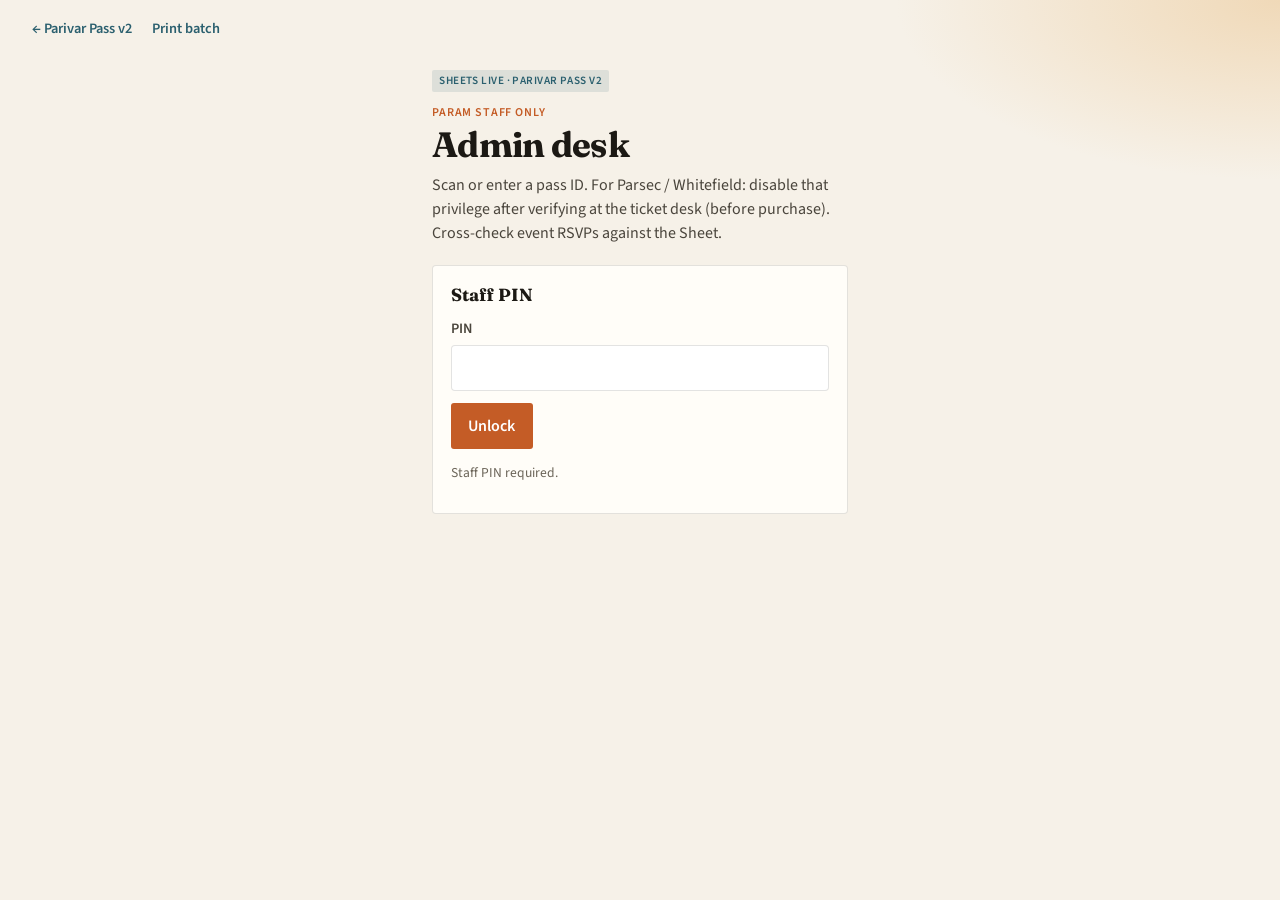
==== admin.html @ 1ce1ca8f "Strip demo UI for live sheets site" ====
<!DOCTYPE html>
<html lang="en">
  <head>
    <meta charset="UTF-8" />
    <meta name="viewport" content="width=device-width, initial-scale=1" />
    <title>Admin desk — Parivar Pass v2</title>
    <link rel="preconnect" href="https://fonts.googleapis.com" />
    <link rel="preconnect" href="https://fonts.gstatic.com" crossorigin />
    <link
      href="https://fonts.googleapis.com/css2?family=Fraunces:opsz,wght@9..144,600;9..144,700&family=Source+Sans+3:wght@400;600&display=swap"
      rel="stylesheet"
    />
    <link rel="stylesheet" href="../../core/tokens.css" />
    <link rel="stylesheet" href="styles.css" />
  </head>
  <body>
    <nav class="topnav">
      <a href="index.html">← Parivar Pass v2</a>
      <a href="print.html">Print batch</a>
    </nav>
    <main>
      <p class="mode-pill" id="mode-pill"></p>
      <p class="eyebrow">Param staff only</p>
      <h1>Admin desk</h1>
      <p class="lede">
        Scan or enter a pass ID. For Parsec / Whitefield: disable that privilege
        after verifying at the ticket desk (before purchase). Cross-check event
        RSVPs against the Sheet.
      </p>
      <p id="status" class="status hidden" role="status"></p>

      <section class="panel" id="auth-panel">
        <h2>Staff PIN</h2>
        <label>PIN <input id="admin-pin" type="password" inputmode="numeric" /></label>
        <div class="btn-row">
          <button type="button" id="unlock">Unlock</button>
        </div>
        <p class="hint" id="pin-hint"></p>
      </section>

      <section class="panel hidden" id="lookup-panel">
        <h2>Look up pass</h2>
        <label>
          Pass ID (from QR)
          <input id="pass-input" autocomplete="off" placeholder="PV2-…" />
        </label>
        <div class="btn-row">
          <button type="button" id="lookup">Look up</button>
        </div>
      </section>

      <section class="panel hidden" id="detail-panel">
        <h2>Bearer</h2>
        <p class="pass-id" id="detail-id"></p>
        <p id="detail-meta" class="hint"></p>
        <p id="detail-person" class="hint"></p>
        <h2 style="margin-top: 1rem">Privileges</h2>
        <div id="slot-actions"></div>
        <h2 style="margin-top: 1rem">History</h2>
        <div id="history" class="hint"></div>
        <p class="hint" style="margin-top: 1rem">
          <a id="sheet-link" href="#" target="_blank" rel="noopener">Open published Sheet</a>
          · No pass replacement
        </p>
      </section>
    </main>
    <script src="config.js"></script>
    <script src="demo-store.js"></script>
    <script src="api.js"></script>
    <script src="ui.js"></script>
    <script src="admin.js"></script>
    <script>
      (function () {
        var c = window.PARIVAR_CONFIG || {};
        var hint = document.getElementById("pin-hint");
        if (!hint) return;
        hint.textContent =
          c.mode === "sheets" ? "Staff PIN required." : "Demo PIN: " + (c.adminPin || "param2468");
      })();
    </script>
  </body>
</html>
---- styles.css ----
*,
*::before,
*::after {
  box-sizing: border-box;
}

body {
  margin: 0;
  min-height: 100vh;
  font-family: var(--font-body, "Source Sans 3", system-ui, sans-serif);
  color: var(--ink, #1c1914);
  background:
    radial-gradient(ellipse 60% 40% at 100% 0%, #f0d9b8 0%, transparent 50%),
    var(--paper, #f6f1e8);
  padding: 1.1rem clamp(1rem, 4vw, 2rem) 2.5rem;
  line-height: 1.5;
}

a {
  color: var(--sea, #2a5f6e);
  font-weight: 600;
}

.topnav {
  display: flex;
  flex-wrap: wrap;
  gap: 0.85rem 1.25rem;
  margin-bottom: 1.25rem;
  font-size: 0.9rem;
}

.topnav a {
  text-decoration: none;
}

main {
  max-width: 26rem;
  margin: 0 auto;
}

main.wide {
  max-width: 52rem;
}

.eyebrow {
  margin: 0;
  font-size: 0.75rem;
  font-weight: 600;
  letter-spacing: 0.07em;
  text-transform: uppercase;
  color: var(--clay, #c45c26);
}

h1 {
  margin: 0.25rem 0 0.5rem;
  font-family: var(--font-display, Fraunces, Georgia, serif);
  font-size: clamp(1.75rem, 6vw, 2.2rem);
  letter-spacing: -0.02em;
  line-height: 1.1;
}

.lede {
  margin: 0 0 1.25rem;
  color: var(--ink-soft, #4a453c);
}

.panel {
  background: var(--surface, #fffdf8);
  border: 1px solid var(--line, rgba(28, 25, 20, 0.12));
  border-radius: 4px;
  padding: 1rem 1.1rem;
  margin-bottom: 1rem;
}

.panel h2 {
  margin: 0 0 0.65rem;
  font-family: var(--font-display, Fraunces, Georgia, serif);
  font-size: 1.1rem;
}

label {
  display: flex;
  flex-direction: column;
  gap: 0.3rem;
  font-weight: 600;
  font-size: 0.9rem;
  color: var(--ink-soft, #4a453c);
  margin-bottom: 0.75rem;
}

input,
select,
textarea {
  font: inherit;
  font-weight: 600;
  color: inherit;
  padding: 0.7rem 0.75rem;
  border: 1px solid var(--line, rgba(28, 25, 20, 0.12));
  border-radius: 4px;
  background: #fff;
}

.btn-row {
  display: flex;
  flex-wrap: wrap;
  gap: 0.5rem;
  margin-top: 0.5rem;
}

button,
.button {
  font: inherit;
  font-weight: 600;
  cursor: pointer;
  border: none;
  border-radius: 3px;
  padding: 0.7rem 1.1rem;
  background: var(--clay, #c45c26);
  color: #fff;
  text-decoration: none;
  display: inline-block;
}

button.secondary,
.button.secondary {
  background: transparent;
  color: var(--sea, #2a5f6e);
  box-shadow: inset 0 0 0 2px var(--sea, #2a5f6e);
}

button:disabled {
  opacity: 0.45;
  cursor: not-allowed;
}

.status {
  margin: 0 0 1rem;
  padding: 0.75rem 0.9rem;
  border-radius: 4px;
  font-size: 0.95rem;
}

.status-info {
  background: rgba(42, 95, 110, 0.1);
  color: var(--sea, #2a5f6e);
}

.status-ok {
  background: rgba(47, 107, 79, 0.12);
  color: #1e4a36;
}

.status-bad {
  background: rgba(154, 64, 24, 0.12);
  color: #9a4018;
}

.pass-id {
  font-family: ui-monospace, monospace;
  letter-spacing: 0.04em;
}

.hidden {
  display: none !important;
}

.mode-pill {
  display: inline-block;
  font-size: 0.7rem;
  font-weight: 600;
  letter-spacing: 0.04em;
  text-transform: uppercase;
  padding: 0.15rem 0.45rem;
  border-radius: 2px;
  background: rgba(42, 95, 110, 0.12);
  color: var(--sea, #2a5f6e);
  margin-bottom: 0.75rem;
}

.hint {
  font-size: 0.85rem;
  color: var(--muted, #6b6458);
}

.hint code,
.role-card code {
  font-family: ui-monospace, monospace;
  font-size: 0.9em;
  font-weight: 700;
  letter-spacing: 0.02em;
  color: var(--ink, #1c1914);
  background: rgba(28, 25, 20, 0.06);
  padding: 0.1em 0.35em;
  border-radius: 3px;
}

.hint ul,
ul.hint {
  margin: 0.35rem 0 0;
  padding-left: 1.15rem;
}

.hint li {
  margin: 0.35rem 0;
}

.role-grid {
  display: grid;
  gap: 0.75rem;
}

.role-card {
  display: block;
  padding: 1.1rem 1.15rem;
  border: 1px solid var(--line, rgba(28, 25, 20, 0.12));
  border-radius: 4px;
  background: var(--surface, #fffdf8);
  text-decoration: none;
  color: inherit;
}

.role-card strong {
  display: block;
  font-family: var(--font-display, Fraunces, Georgia, serif);
  font-size: 1.2rem;
  margin-bottom: 0.25rem;
}

.benefit {
  border-top: 1px solid var(--line, rgba(28, 25, 20, 0.12));
  padding: 0.85rem 0;
}

.benefit:first-child {
  border-top: none;
  padding-top: 0;
}

.benefit h3 {
  margin: 0 0 0.2rem;
  font-family: var(--font-display, Fraunces, Georgia, serif);
  font-size: 1.05rem;
}

.benefit .tag {
  font-size: 0.72rem;
  font-weight: 700;
  letter-spacing: 0.05em;
  text-transform: uppercase;
  color: var(--clay, #c45c26);
}

#rsvp-block select {
  width: 100%;
  max-width: 28rem;
  margin-top: 0.35rem;
}

#used-events {
  margin-top: 1.25rem;
}

#used-events > h3 {
  font-size: 1rem;
  margin: 0 0 0.5rem;
}

.proof {
  text-align: center;
  padding: 1.5rem 1rem;
  background: #1e4a36;
  color: #fff;
  border-radius: 4px;
  margin-bottom: 1rem;
}

.proof .big {
  font-family: var(--font-display, Fraunces, Georgia, serif);
  font-size: 1.75rem;
  margin: 0.35rem 0;
}

/* A3 print sheet */
.print-sheet {
  display: none;
}

@media print {
  body * {
    visibility: hidden;
  }
  .print-sheet,
  .print-sheet * {
    visibility: visible;
  }
  .print-sheet {
    display: block;
    position: absolute;
    left: 0;
    top: 0;
    width: 100%;
  }
  .no-print {
    display: none !important;
  }
  @page {
    size: A3 portrait;
    margin: 8mm;
  }
  .a3-page {
    page-break-after: always;
    width: 281mm;
    height: 404mm;
    display: grid;
    grid-template-columns: repeat(3, 85mm);
    grid-template-rows: repeat(7, 55mm);
    gap: 3mm;
    justify-content: start;
    align-content: start;
  }
  .a3-page:last-child {
    page-break-after: auto;
  }
  .a3-page .pass-cell {
    width: 85mm;
    height: 55mm;
    overflow: hidden;
    border: none;
    outline: none;
    box-shadow: none;
  }
  .a3-page .card {
    width: 85mm;
    height: 55mm;
    box-shadow: none;
  }
}

.a3-preview {
  overflow: auto;
  max-height: 70vh;
  border: 1px solid var(--line, rgba(28, 25, 20, 0.12));
  padding: 0.5rem;
  background: #ddd;
}

.a3-page-preview {
  background: #fff;
  margin: 0 auto 1rem;
  padding: 8mm;
  width: 297mm;
  min-height: 420mm;
  transform-origin: top left;
  display: grid;
  grid-template-columns: repeat(3, 85mm);
  grid-template-rows: repeat(7, 55mm);
  gap: 3mm;
  box-sizing: border-box;
  box-shadow: 0 1px 4px rgba(0, 0, 0, 0.12);
}

.a3-page-preview .pass-cell {
  width: 85mm;
  height: 55mm;
  overflow: hidden;
  border: none;
  outline: none;
  box-shadow: none;
}

.a3-page-preview .card {
  width: 85mm;
  height: 55mm;
  box-shadow: none;
}

@media (max-width: 720px) {
  main.wide {
    max-width: 100%;
  }
}
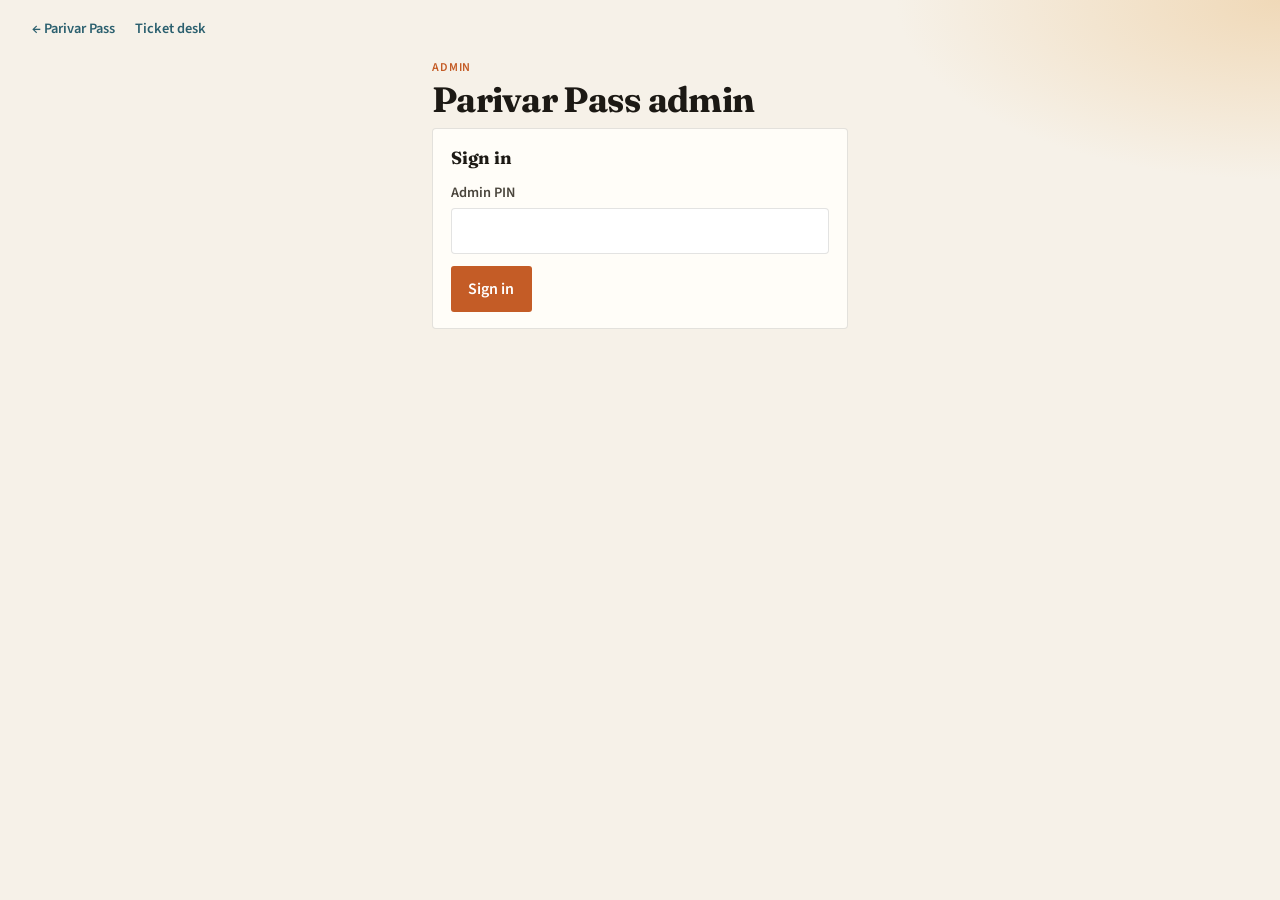
==== commit 7e3563de: "Reorganise Parivar Pass around the Sheet: holder dashboard, ticket desk, admin The Google Sheet is n" ====
--- a/admin.html
+++ b/admin.html
@@ -3,80 +3,94 @@
   <head>
     <meta charset="UTF-8" />
     <meta name="viewport" content="width=device-width, initial-scale=1" />
-    <title>Admin desk — Parivar Pass v2</title>
+    <title>Admin — Parivar Pass</title>
     <link rel="preconnect" href="https://fonts.googleapis.com" />
     <link rel="preconnect" href="https://fonts.gstatic.com" crossorigin />
     <link
       href="https://fonts.googleapis.com/css2?family=Fraunces:opsz,wght@9..144,600;9..144,700&family=Source+Sans+3:wght@400;600&display=swap"
       rel="stylesheet"
     />
-    <link rel="stylesheet" href="../../core/tokens.css" />
     <link rel="stylesheet" href="styles.css" />
   </head>
   <body>
     <nav class="topnav">
-      <a href="index.html">← Parivar Pass v2</a>
-      <a href="print.html">Print batch</a>
+      <a href="index.html">← Parivar Pass</a>
+      <a href="desk.html">Ticket desk</a>
     </nav>
     <main>
-      <p class="mode-pill" id="mode-pill"></p>
-      <p class="eyebrow">Param staff only</p>
-      <h1>Admin desk</h1>
-      <p class="lede">
-        Scan or enter a pass ID. For Parsec / Whitefield: disable that privilege
-        after verifying at the ticket desk (before purchase). Cross-check event
-        RSVPs against the Sheet.
-      </p>
+      <p class="eyebrow">Admin</p>
+      <h1>Parivar Pass admin</h1>
       <p id="status" class="status hidden" role="status"></p>
 
-      <section class="panel" id="auth-panel">
-        <h2>Staff PIN</h2>
-        <label>PIN <input id="admin-pin" type="password" inputmode="numeric" /></label>
-        <div class="btn-row">
-          <button type="button" id="unlock">Unlock</button>
-        </div>
-        <p class="hint" id="pin-hint"></p>
+      <section class="panel" id="login-panel">
+        <h2>Sign in</h2>
+        <label>Admin PIN <input id="pin" type="password" inputmode="numeric" autocomplete="off" /></label>
+        <div class="btn-row"><button type="button" id="login">Sign in</button></div>
       </section>
 
-      <section class="panel hidden" id="lookup-panel">
-        <h2>Look up pass</h2>
-        <label>
-          Pass ID (from QR)
-          <input id="pass-input" autocomplete="off" placeholder="PV2-…" />
-        </label>
-        <div class="btn-row">
-          <button type="button" id="lookup">Look up</button>
+      <div class="hidden" id="admin-panel">
+        <p class="hint">
+          Signed in as <b id="who"></b> ·
+          <button type="button" class="link" id="logout">Sign out</button>
+        </p>
+
+        <div class="stats" id="stats">
+          <div><b id="n-total">–</b><span>passes</span></div>
+          <div><b id="n-active">–</b><span>active</span></div>
+          <div><b id="n-unclaimed">–</b><span>unclaimed</span></div>
+          <div><b id="n-invalid">–</b><span>cancelled / expired</span></div>
         </div>
-      </section>
 
-      <section class="panel hidden" id="detail-panel">
-        <h2>Bearer</h2>
-        <p class="pass-id" id="detail-id"></p>
-        <p id="detail-meta" class="hint"></p>
-        <p id="detail-person" class="hint"></p>
-        <h2 style="margin-top: 1rem">Privileges</h2>
-        <div id="slot-actions"></div>
-        <h2 style="margin-top: 1rem">History</h2>
-        <div id="history" class="hint"></div>
-        <p class="hint" style="margin-top: 1rem">
-          <a id="sheet-link" href="#" target="_blank" rel="noopener">Open published Sheet</a>
-          · No pass replacement
-        </p>
-      </section>
+        <div class="role-grid">
+          <a class="role-card" href="print.html">
+            <strong>Mint &amp; print</strong>
+            <span>New passes in bulk or one at a time · reprint any batch</span>
+          </a>
+          <a class="role-card" href="assign.html">
+            <strong>Assign names</strong>
+            <span>Paste a list — fills unclaimed passes and prints them named</span>
+          </a>
+          <a class="role-card" href="desk.html">
+            <strong>Scan &amp; manage a pass</strong>
+            <span>Enable, mark used or turn off privileges · assign · cancel</span>
+          </a>
+          <a class="role-card" id="sheet-link" href="#" target="_blank" rel="noopener">
+            <strong>Open the Google Sheet</strong>
+            <span>The database — passes, privileges, staff, log</span>
+          </a>
+        </div>
+
+        <section class="panel guide">
+          <h2>Running things from the Sheet</h2>
+          <ul class="hint">
+            <li>
+              <b>Add a privilege</b> (free entry, discount, media link, file): add a row on the
+              <b>privileges</b> tab. Kind is <code>free</code>, <code>discount</code>,
+              <code>link</code> or <code>file</code>. Then use the Sheet menu
+              <b>Parivar Pass → Set up / sync</b> to add its column to <b>passes</b>.
+            </li>
+            <li>
+              <b>Bulk actions:</b> on the <b>passes</b> tab, filter the rows you want and fill the
+              privilege column with <code>enabled</code>, <code>used</code> or <code>disabled</code>.
+              A blank cell means that privilege's default.
+            </li>
+            <li>
+              <b>Staff access:</b> add a row on the <b>staff</b> tab with a name, a PIN and a role
+              (<code>checker</code> or <code>admin</code>). Set <b>active</b> to FALSE to revoke.
+              Checkers can only mark privileges used; admins can do everything.
+            </li>
+            <li>
+              <b>Cancel a pass:</b> set its <b>status</b> to <code>void</code>.
+              Every desk action lands on the <b>log</b> tab.
+            </li>
+          </ul>
+        </section>
+      </div>
     </main>
     <script src="config.js"></script>
-    <script src="demo-store.js"></script>
     <script src="api.js"></script>
     <script src="ui.js"></script>
+    <script src="staff.js"></script>
     <script src="admin.js"></script>
-    <script>
-      (function () {
-        var c = window.PARIVAR_CONFIG || {};
-        var hint = document.getElementById("pin-hint");
-        if (!hint) return;
-        hint.textContent =
-          c.mode === "sheets" ? "Staff PIN required." : "Demo PIN: " + (c.adminPin || "param2468");
-      })();
-    </script>
   </body>
 </html>
--- a/styles.css
+++ b/styles.css
@@ -379,3 +379,177 @@
     max-width: 100%;
   }
 }
+
+/* ---------- Parivar Pass v3: dashboards, desk, admin ---------- */
+
+button.link {
+  background: none;
+  padding: 0;
+  color: var(--sea, #2a5f6e);
+  text-decoration: underline;
+  font-size: inherit;
+}
+
+.staff-bar {
+  display: flex;
+  justify-content: space-between;
+  gap: 0.5rem;
+  flex-wrap: wrap;
+  font-size: 0.85rem;
+  padding: 0.5rem 0.75rem;
+  margin-bottom: 1rem;
+  border-radius: 4px;
+  background: #1c1914;
+  color: #f6f1e8;
+}
+
+.staff-bar a,
+.staff-bar button.link {
+  color: #fec20e;
+}
+
+.pass-head {
+  margin-bottom: 0.75rem;
+}
+
+.hello {
+  margin: 0;
+  font-family: var(--font-display, Fraunces, Georgia, serif);
+  font-size: 1.35rem;
+}
+
+.group-title {
+  margin: 1.1rem 0 0.5rem;
+  font-size: 0.75rem;
+  font-weight: 700;
+  letter-spacing: 0.07em;
+  text-transform: uppercase;
+  color: var(--clay, #c45c26);
+}
+
+.priv {
+  background: var(--surface, #fffdf8);
+  border: 1px solid var(--line, rgba(28, 25, 20, 0.12));
+  border-left: 4px solid #fec20e;
+  border-radius: 4px;
+  padding: 0.8rem 0.9rem;
+  margin-bottom: 0.6rem;
+}
+
+.priv-used,
+.priv-disabled {
+  border-left-color: rgba(28, 25, 20, 0.2);
+}
+
+.priv-used .priv-head strong,
+.priv-disabled .priv-head strong {
+  color: var(--muted, #6b6458);
+}
+
+.priv-head {
+  display: flex;
+  justify-content: space-between;
+  align-items: center;
+  gap: 0.5rem;
+}
+
+.priv-head strong {
+  font-size: 1.02rem;
+}
+
+.priv-detail {
+  margin: 0.2rem 0 0.4rem;
+  color: var(--ink-soft, #4a453c);
+}
+
+.priv .hint {
+  margin: 0.35rem 0 0;
+}
+
+.priv .button,
+.priv button {
+  margin-top: 0.35rem;
+}
+
+.badge {
+  flex: none;
+  font-size: 0.7rem;
+  font-weight: 700;
+  letter-spacing: 0.04em;
+  text-transform: uppercase;
+  padding: 0.15rem 0.5rem;
+  border-radius: 999px;
+}
+
+.badge-enabled {
+  background: rgba(47, 107, 79, 0.14);
+  color: #1e4a36;
+}
+
+.badge-used {
+  background: rgba(28, 25, 20, 0.08);
+  color: #4a453c;
+}
+
+.badge-disabled {
+  background: rgba(154, 64, 24, 0.12);
+  color: #9a4018;
+}
+
+button.seg {
+  background: transparent;
+  color: var(--ink-soft, #4a453c);
+  box-shadow: inset 0 0 0 1px var(--line, rgba(28, 25, 20, 0.25));
+  padding: 0.45rem 0.8rem;
+  font-size: 0.85rem;
+}
+
+button.seg.on {
+  background: #1c1914;
+  color: #fff;
+  box-shadow: none;
+  opacity: 1;
+}
+
+.stats {
+  display: grid;
+  grid-template-columns: repeat(2, 1fr);
+  gap: 0.5rem;
+  margin-bottom: 1rem;
+}
+
+.stats > div {
+  background: var(--surface, #fffdf8);
+  border: 1px solid var(--line, rgba(28, 25, 20, 0.12));
+  border-radius: 4px;
+  padding: 0.6rem 0.75rem;
+}
+
+.stats b {
+  display: block;
+  font-family: var(--font-display, Fraunces, Georgia, serif);
+  font-size: 1.5rem;
+}
+
+.stats span {
+  font-size: 0.8rem;
+  color: var(--muted, #6b6458);
+}
+
+.guide {
+  margin-top: 1rem;
+}
+
+.batch-row {
+  display: flex;
+  justify-content: space-between;
+  align-items: center;
+  gap: 0.75rem;
+  padding: 0.5rem 0;
+  border-top: 1px solid var(--line, rgba(28, 25, 20, 0.12));
+  font-size: 0.9rem;
+}
+
+.batch-row:first-child {
+  border-top: none;
+}
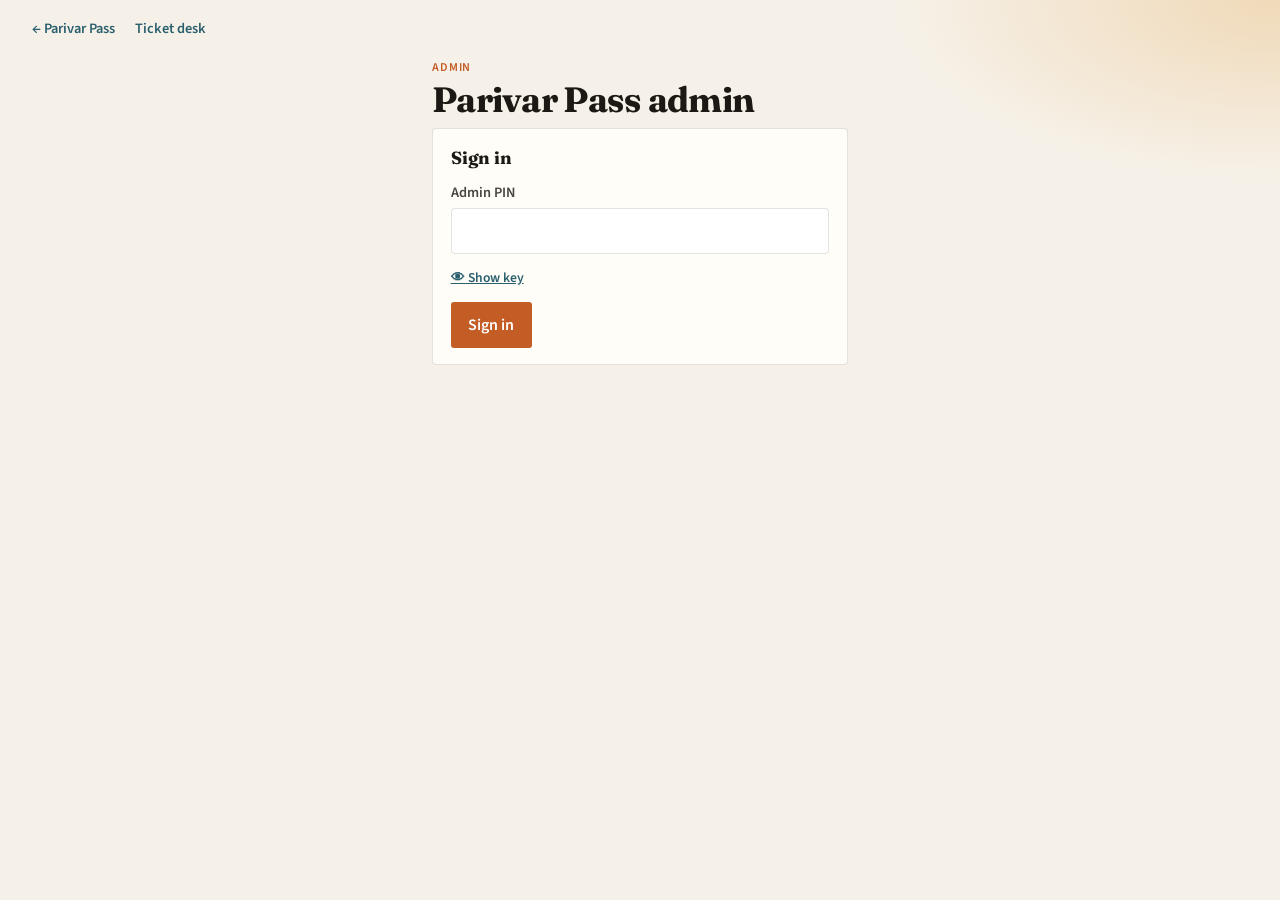
==== commit ec4f75ec: "Admin sign-in: show/hide button on the PIN box Co-Authored-By: Claude Opus 5.5 <noreply@anthropic.co" ====
--- a/admin.html
+++ b/admin.html
@@ -10,7 +10,7 @@
       href="https://fonts.googleapis.com/css2?family=Fraunces:opsz,wght@9..144,600;9..144,700&family=Source+Sans+3:wght@400;600&display=swap"
       rel="stylesheet"
     />
-    <link rel="stylesheet" href="styles.css" />
+    <link rel="stylesheet" href="styles.css?v=202609241035" />
   </head>
   <body>
     <nav class="topnav">
@@ -24,7 +24,8 @@
 
       <section class="panel" id="login-panel">
         <h2>Sign in</h2>
-        <label>Admin PIN <input id="pin" type="password" inputmode="numeric" autocomplete="off" /></label>
+        <label>Admin PIN <input id="pin" type="password" autocomplete="off" autocapitalize="off" /></label>
+        <p class="hint"><button type="button" class="link" id="pin-eye">👁 Show key</button></p>
         <div class="btn-row"><button type="button" id="login">Sign in</button></div>
       </section>
 
@@ -32,6 +33,10 @@
         <p class="hint">
           Signed in as <b id="who"></b> ·
           <button type="button" class="link" id="logout">Sign out</button>
+        </p>
+        <p class="hint">
+          Your admin key: <span class="staff-pin pass-id" id="my-pin">••••</span>
+          <button type="button" class="link" id="show-pin">Show</button>
         </p>
 
         <div class="stats" id="stats">
@@ -60,6 +65,40 @@
           </a>
         </div>
 
+        <section class="panel" id="staff-section">
+          <h2>Staff &amp; ticket checkers</h2>
+          <p class="hint">
+            Checkers can only mark privileges used. Admins can do everything. Saved to the
+            <b>staff</b> tab of the Sheet.
+          </p>
+          <div id="staff-list"><p class="hint">Loading…</p></div>
+          <div class="btn-row"><button type="button" id="add-staff">Add staff</button></div>
+
+          <form id="staff-form" class="staff-form hidden">
+            <h3 id="staff-form-title">Add staff</h3>
+            <label>Name <input id="sf-name" required autocomplete="off" /></label>
+            <label>
+              Role
+              <select id="sf-role">
+                <option value="checker">Ticket checker</option>
+                <option value="admin">Admin</option>
+              </select>
+            </label>
+            <label>
+              PIN (4–20 letters, numbers, - or _)
+              <span class="pin-row">
+                <input id="sf-pin" autocomplete="off" autocapitalize="off" spellcheck="false" required />
+                <button type="button" class="secondary" id="sf-gen">New PIN</button>
+              </span>
+            </label>
+            <label>Notes <input id="sf-notes" autocomplete="off" placeholder="e.g. Parsec front door" /></label>
+            <div class="btn-row">
+              <button type="submit" id="sf-save">Save</button>
+              <button type="button" class="secondary" id="sf-cancel">Cancel</button>
+            </div>
+          </form>
+        </section>
+
         <section class="panel guide">
           <h2>Running things from the Sheet</h2>
           <ul class="hint">
@@ -75,11 +114,6 @@
               A blank cell means that privilege's default.
             </li>
             <li>
-              <b>Staff access:</b> add a row on the <b>staff</b> tab with a name, a PIN and a role
-              (<code>checker</code> or <code>admin</code>). Set <b>active</b> to FALSE to revoke.
-              Checkers can only mark privileges used; admins can do everything.
-            </li>
-            <li>
               <b>Cancel a pass:</b> set its <b>status</b> to <code>void</code>.
               Every desk action lands on the <b>log</b> tab.
             </li>
@@ -87,10 +121,10 @@
         </section>
       </div>
     </main>
-    <script src="config.js"></script>
-    <script src="api.js"></script>
-    <script src="ui.js"></script>
-    <script src="staff.js"></script>
-    <script src="admin.js"></script>
+    <script src="config.js?v=202609241035"></script>
+    <script src="api.js?v=202609241035"></script>
+    <script src="ui.js?v=202609241035"></script>
+    <script src="staff.js?v=202609241035"></script>
+    <script src="admin.js?v=202610200810"></script>
   </body>
 </html>
--- a/styles.css
+++ b/styles.css
@@ -553,3 +553,72 @@
 .batch-row:first-child {
   border-top: none;
 }
+
+/* ---------- Admin: staff list ---------- */
+
+.staff-row {
+  display: flex;
+  flex-wrap: wrap;
+  align-items: center;
+  gap: 0.4rem 0.75rem;
+  padding: 0.65rem 0;
+  border-top: 1px solid var(--line, rgba(28, 25, 20, 0.12));
+}
+
+.staff-row:first-child {
+  border-top: none;
+}
+
+.staff-off .staff-info strong {
+  color: var(--muted, #6b6458);
+  text-decoration: line-through;
+}
+
+.staff-info {
+  flex: 1 1 10rem;
+  display: flex;
+  flex-direction: column;
+}
+
+.staff-pin {
+  font-weight: 700;
+  background: rgba(28, 25, 20, 0.06);
+  padding: 0.15rem 0.45rem;
+  border-radius: 3px;
+}
+
+.staff-btns {
+  display: flex;
+  gap: 0.35rem;
+}
+
+.staff-btns button {
+  padding: 0.4rem 0.75rem;
+  font-size: 0.85rem;
+}
+
+.staff-form {
+  margin-top: 1rem;
+  padding-top: 0.75rem;
+  border-top: 1px solid var(--line, rgba(28, 25, 20, 0.12));
+}
+
+.staff-form h3 {
+  margin: 0 0 0.6rem;
+  font-family: var(--font-display, Fraunces, Georgia, serif);
+  font-size: 1rem;
+}
+
+.pin-row {
+  display: flex;
+  gap: 0.5rem;
+}
+
+.pin-row input {
+  flex: 1;
+  min-width: 0;
+}
+
+.role-grid + .panel {
+  margin-top: 1rem;
+}
